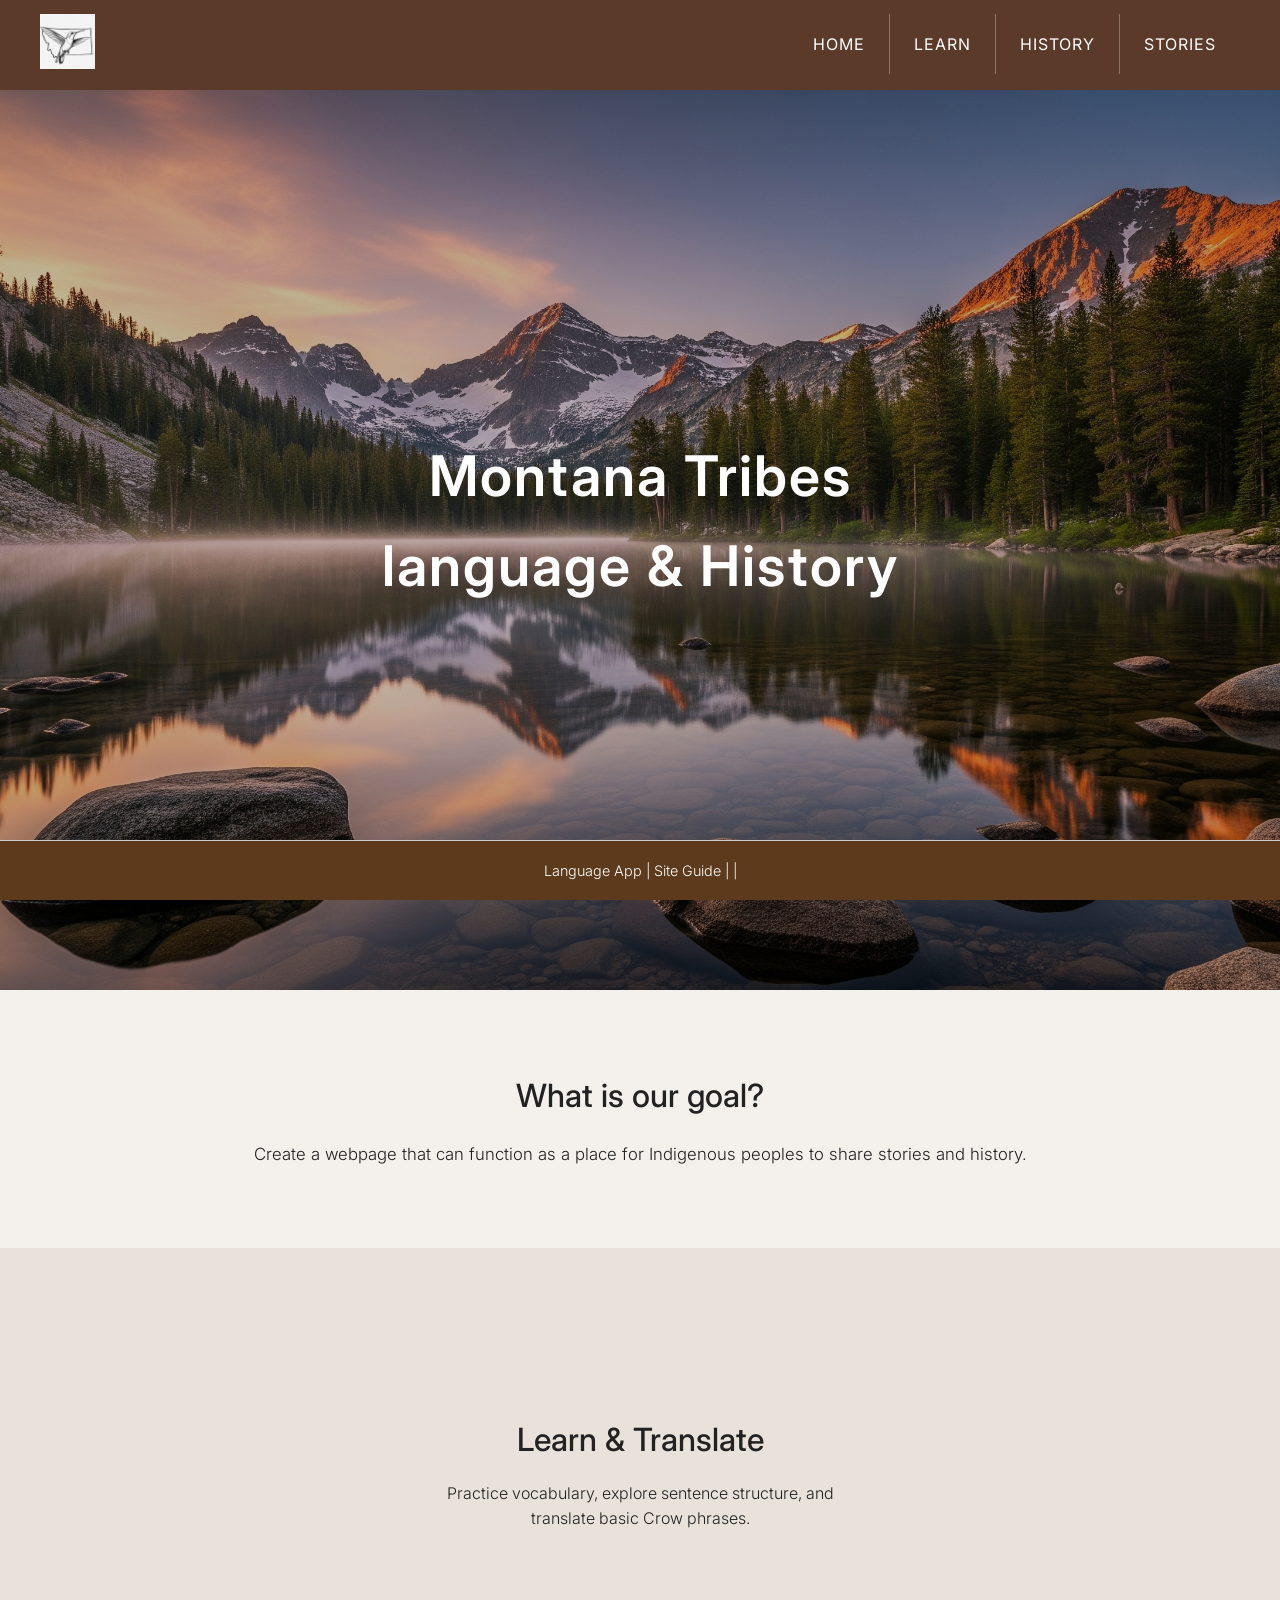
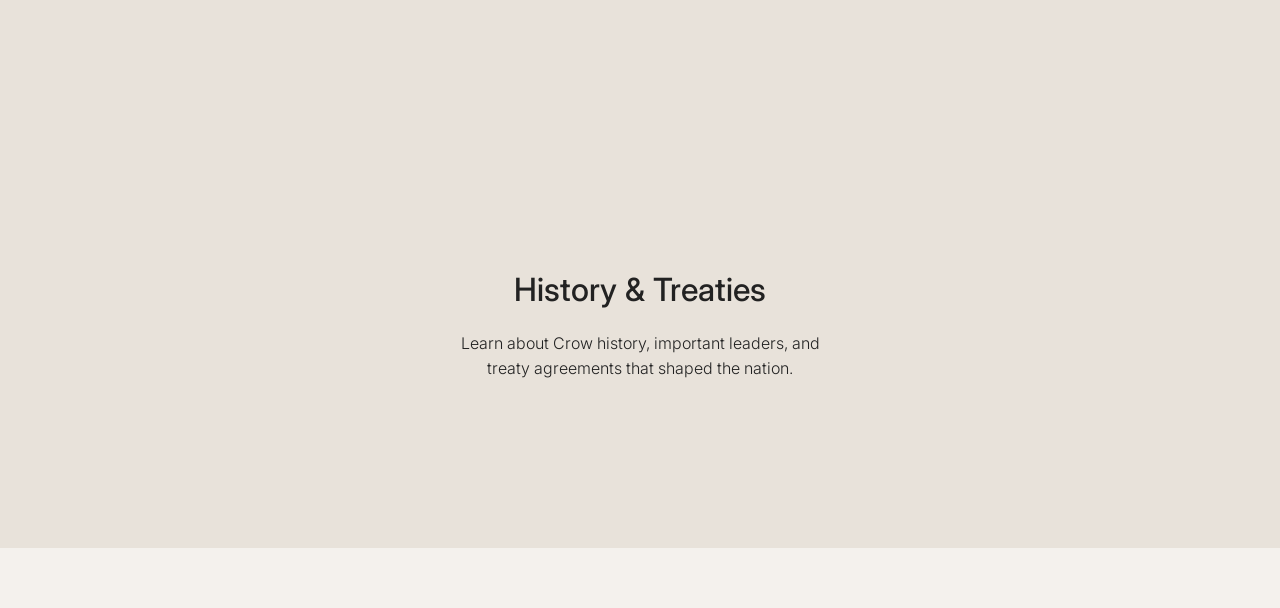
==== index.html @ 31afa07c "Enable Vercel Speed Insights for your project # Vercel Speed Insights Implementation Report  ## Summ" ====
<!DOCTYPE html>
<html lang="en" dir="ltr">
  <head>
    <meta charset="utf-8">
    <title>Crow Language & History App</title>
    <link rel="stylesheet" href="css/global.css">
    <link rel="stylesheet" href="css/index.css">

    <link rel="preconnect" href="https://fonts.googleapis.com">
    <link rel="preconnect" href="https://fonts.gstatic.com" crossorigin>
    <link href="https://fonts.googleapis.com/css2?family=Inter:wght@300;500&display=swap" rel="stylesheet">
  </head>

  <body>
<header>
  <a href="index.html">
    <img src="images/hummingbird_logo.jpg" id="headerLogo" alt="Hummingbird Logo" style="height:55px; width:auto; object-fit:contain;">
  </a>
  <ul id="Nav-Links">
    <li><a href="index.html">Home</a></li>
    <li><a href="html/learn.html">Learn</a></li>
    <li><a href="html/culture.html">History</a></li>
      <li><a href="html/stories.html">Stories</a></li>
  </ul>
</header>

    <div class = "titlecontainer" id="indexcontainer">
  <img class="titleimage" id="indexTemp" src="images/vecteezy_serene-alpine-lake-reflecting-snow-capped-mountains-at_69765282.jpg" alt="Serene alpine lake reflecting snow-capped mountains"/>
  <p class="title overlay-title" id="indextitle">Montana Tribes language & History</p>
    </div>


    <div class="firstInfo">
      <h1>What is our goal?</h1>
      <p>Create a webpage that can function as a place for Indigenous peoples to share stories and history.</p>
    </div>
    <div class="row" >
      <a href = "html/learn.html" id  = "summer" class="text">
        <h1>Learn & Translate</h1>
        <p>Practice vocabulary, explore sentence structure, and translate basic Crow phrases.</p>
      </a>
    </div>
    <div class="row">
      <a class="text"  id="winter" href= "html/culture.html">
        <h1>History & Treaties</h1>
        <p>Learn about Crow history, important leaders, and treaty agreements that shaped the nation.</p>
      </a>
    </div>

    <footer class="sticky-footer">
    <p>Language App | <a class="NavLink" href="https://docs.google.com/document/d/1W3IAnAJs6MAr9GTLHDJ0LQC8vtLXxZkrCUHythL0LsI/edit?usp=sharing"> Site Guide</a> |  | </p>
</footer>

    <script>
      window.si = window.si || function () { (window.siq = window.siq || []).push(arguments); };
    </script>
    <script defer src="/_vercel/speed-insights/script.js"></script>
  </body>
</html>
---- css/global.css ----
/* Sticky footer for stories.html */
.sticky-footer {
  position: fixed;
  left: 0;
  bottom: 0;
  width: 100%;
  background: #5C3A1B;
  color: #fff;
  border-top: 1px solid #ccc;
  text-align: center;
  padding: 10px 0;
  z-index: 100;
}

body {
  min-height: 100vh;
  margin: 0;
  padding-bottom: 60px; /* Height of the footer */
}
/* BASE STYLES */

* {
  margin: 0;
  padding: 0;
  box-sizing: border-box;
}

body {
  font-family: 'Inter', sans-serif;
  background-color: #F4F1ED;
  color: #222;
  line-height: 1.6;
}

h1, h2, h3 {
  font-weight: 500;
  text-align: center;
}

p {
  font-weight: 300;
}

a {
  text-decoration: none;
  color: inherit;
}

/* HEADER & NAVIGATION */

header {
  position: fixed;
  top: 0;
  width: 100%;
  height: 90px;
  background-color: #5B3A29;
  display: flex;
  align-items: center;
  padding: 0 40px;
  z-index: 1000;
}

#headerLogo {
  height: 55px;
}

#Nav-Links {
  list-style: none;
  display: flex;
  margin-left: auto;
  padding: 0;
}

#Nav-Links li {
  display: inline-block;
}

#Nav-Links li a {
  color: white;
  padding: 20px 24px;
  text-transform: uppercase;
  font-size: 1rem;
  transition: background 0.3s, color 0.3s;
  border-right: 1px solid rgba(255,255,255,0.3);
  letter-spacing: 1px;
}

#Nav-Links li:last-child a {
  border-right: none;
}

#Nav-Links li a:hover,
#Nav-Links li a:focus {
  background-color: #8C5E3C;
  color: #FFD700;
}
}

#Nav-Links li a {
  color: white;
  padding: 35px 18px;
  text-transform: uppercase;
  font-size: 0.9rem;
  transition: background 0.3s ease;
  border-right: 1px solid rgba(255,255,255,0.3);
}

#Nav-Links li:last-child a {
  border-right: none;
}

#Nav-Links li a:hover {
  background-color: #8C5E3C;
}

/* TITLES */

.titlecontainer {
  width: 100%;
  height: 100vh;
  position: relative;
  margin-top: 90px; /* offset fixed header */
}

.titleimage {
  width: 100%;
  height: 100%;
  object-fit: cover;
  filter: brightness(75%);
}

.title {
  position: absolute;
  top: 48%;
  left: 50%;
  transform: translate(-50%, -50%);
  font-size: 3.5rem;
  color: white;
  font-weight: 600;
  letter-spacing: 2px;
  text-align: center;
}

/* INTRO */

.firstInfo {
  padding: 80px 20px;
  max-width: 900px;
  margin: auto;
  text-align: center;
}

.firstInfo h1 {
  margin-bottom: 20px;
  font-size: 2rem;
}

.firstInfo p {
  font-size: 1.05rem;
  text-align: center;
}

/* IMAGE & TEXT */

.row {
  display: flex;
  height: 450px;
  width: 100%;
}

.img-div,
.text {
  flex: 1;
}

.img-div img {
  width: 100%;
  height: 100%;
  object-fit: cover;
}

.text {
  display: flex;
  flex-direction: column;
  justify-content: center;
  padding: 40px;
  background-color: #E8E2DA;
  transition: background 0.3s ease;
}

.text:hover {
  background-color: #D8CFC5;
}

.text h1 {
  margin-bottom: 15px;
}

.text p {
  max-width: 400px;
  margin: 0 auto;
  text-align: center;
}

/* LANGUAGE */

#information {
  padding: 60px 20px;
}

#question-boxes {
  max-width: 1100px;
  margin: auto;
  display: flex;
  flex-wrap: wrap;
  gap: 40px;
  justify-content: center;
}

.question {
  width: 45%;
  background-color: #FFFFFF;
  padding: 25px;
  border-radius: 6px;
  box-shadow: 0 4px 12px rgba(0,0,0,0.05);
  text-align: center;
}

.question h1 {
  margin-bottom: 10px;
  font-size: 1.3rem;
}

.question p {
  font-size: 0.95rem;
}

/* CONTACT */

#contactboxes {
  display: flex;
  justify-content: center;
  gap: 40px;
  padding: 60px 20px;
  flex-wrap: wrap;
}

#phone, #location, #email {
  width: 300px;
  height: 220px;
  background-color: white;
  border-radius: 6px;
  box-shadow: 0 4px 12px rgba(0,0,0,0.05);
  display: flex;
  flex-direction: column;
  align-items: center;
  justify-content: center;
  gap: 10px;
}

#phone-img, #location-img, #email-img {
  width: 45px;
  height: 45px;
}

#phone-img img,
#location-img img,
#email-img img {
  width: 100%;
  height: 100%;
}

/* FOOTER */

footer {
  background-color: #5B3A29;
  color: white;
  height: 60px;
  display: flex;
  justify-content: center;
  align-items: center;
  font-size: 0.9rem;
  margin-top: 60px;
}

/* RESPONSE */

@media (max-width: 900px) {

  .row {
    flex-direction: column;
    height: auto;
  }

  .question {
    width: 90%;
  }

  header {
    padding: 0 20px;
  }

  #Nav-Links li a {
    padding: 30px 10px;
    font-size: 0.8rem;
  }

  .title {
    font-size: 2.2rem;
  }
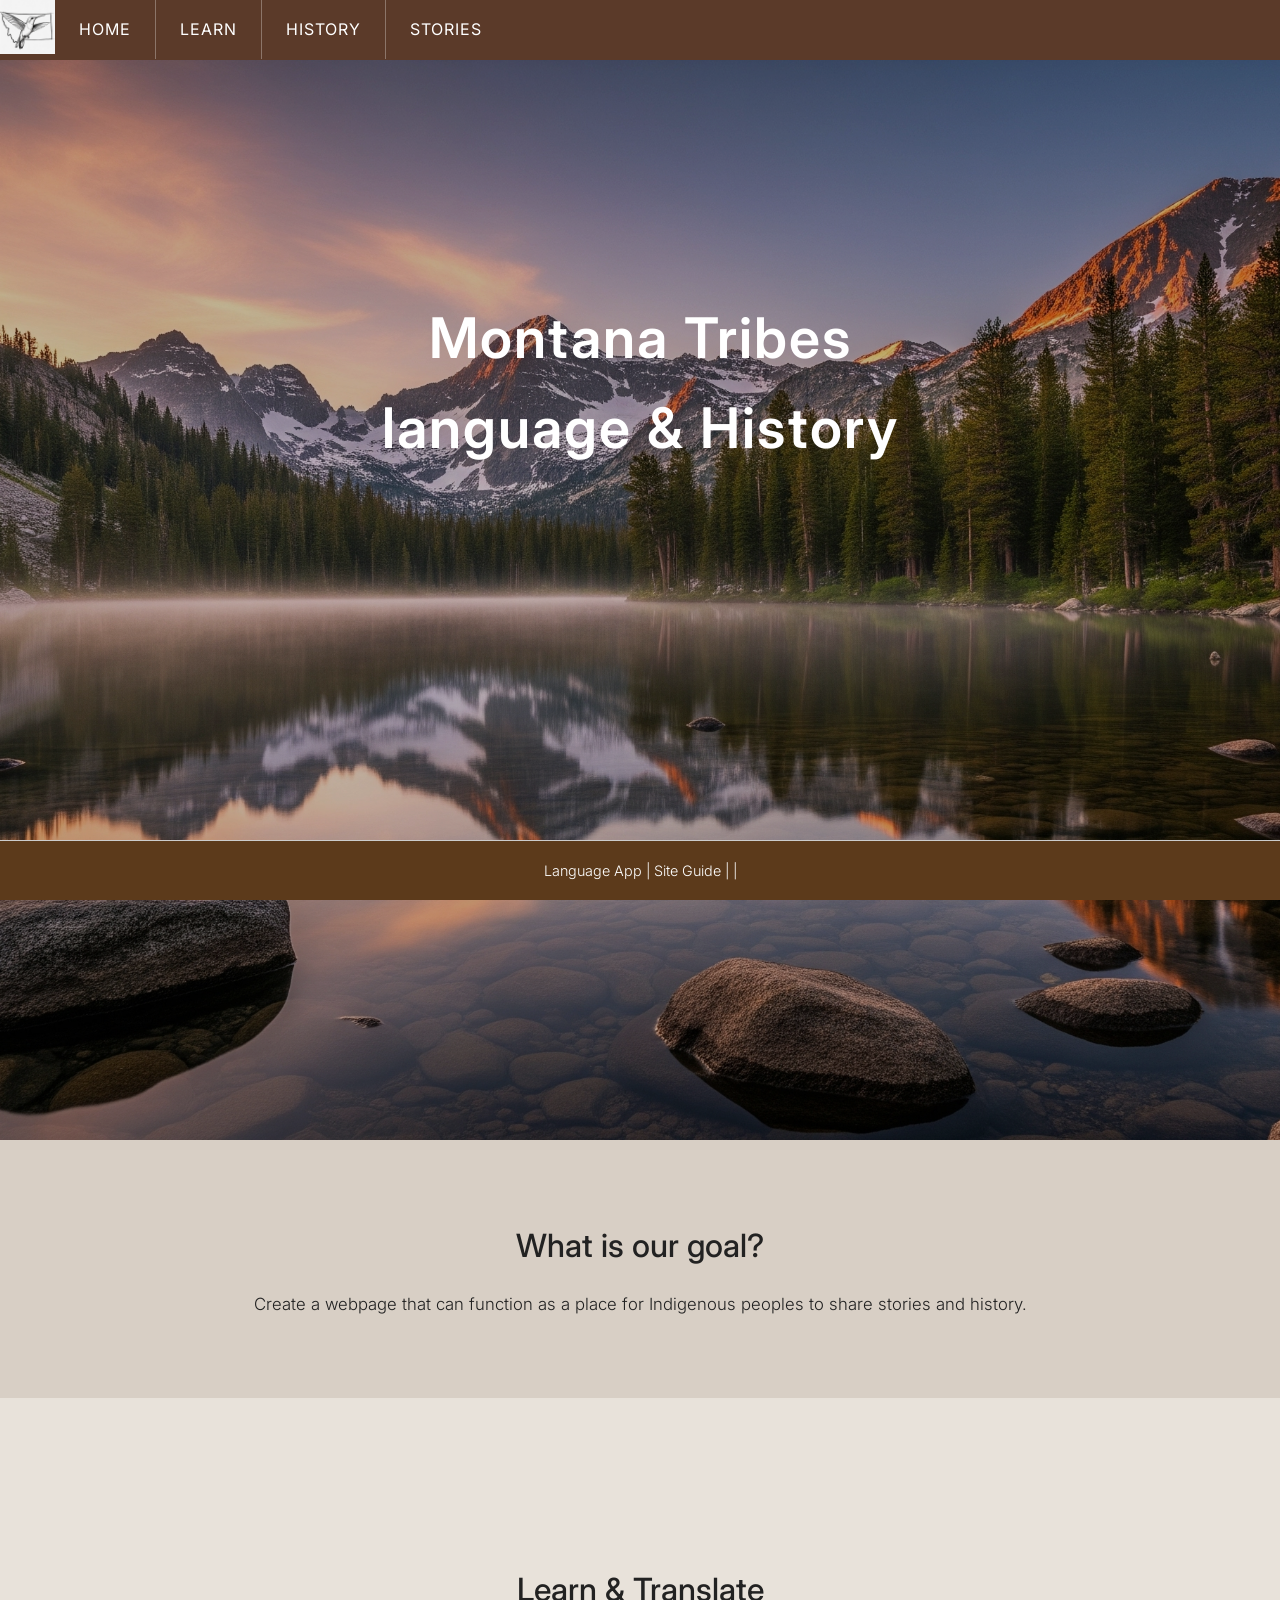
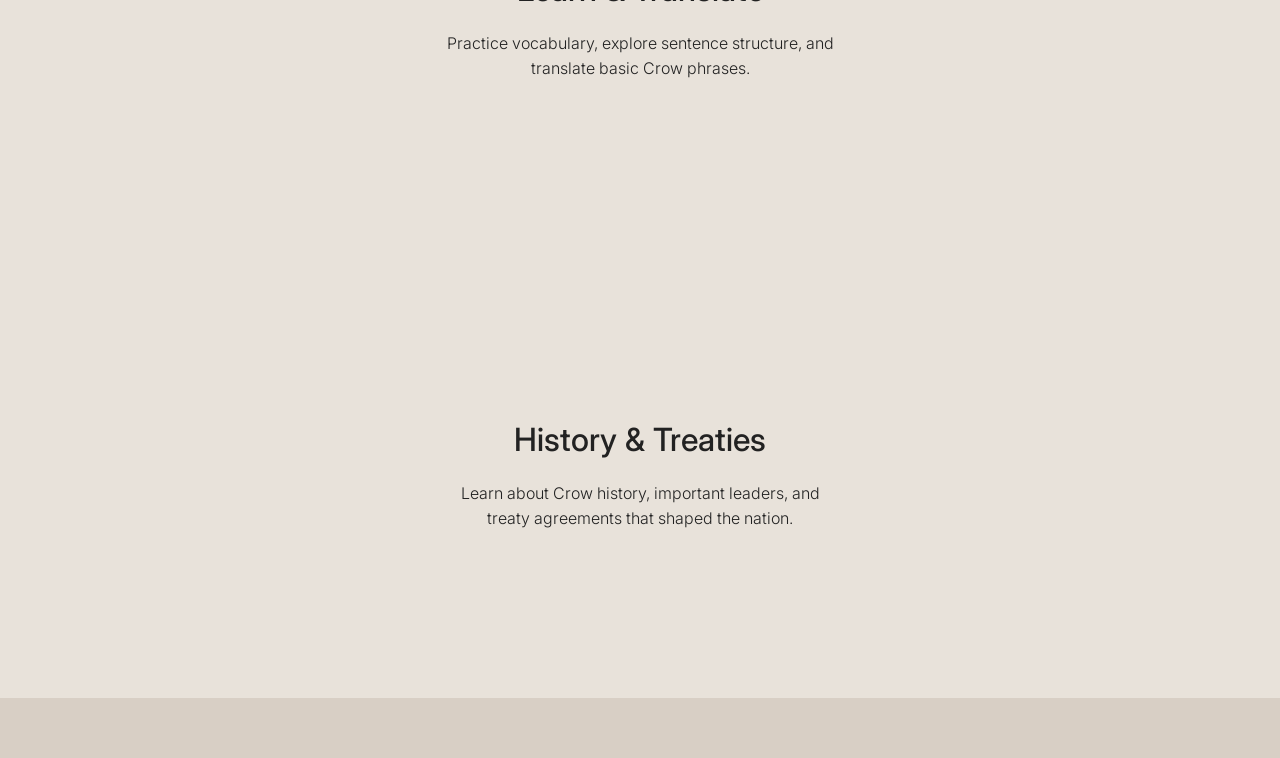
==== commit bdf13266: "stylized the tool bar menu to be a hamburger menu. This is a common design pattern for mobile naviga" ====
--- a/index.html
+++ b/index.html
@@ -2,6 +2,7 @@
 <html lang="en" dir="ltr">
   <head>
     <meta charset="utf-8">
+    <meta name="viewport" content="width=device-width, initial-scale=1">
     <title>Crow Language & History App</title>
     <link rel="stylesheet" href="css/global.css">
     <link rel="stylesheet" href="css/index.css">
@@ -16,13 +17,19 @@
   <a href="index.html">
     <img src="images/hummingbird_logo.jpg" id="headerLogo" alt="Hummingbird Logo" style="height:55px; width:auto; object-fit:contain;">
   </a>
+  <button id="menu-toggle" aria-label="Menu">&#9776;</button>
   <ul id="Nav-Links">
     <li><a href="index.html">Home</a></li>
     <li><a href="html/learn.html">Learn</a></li>
     <li><a href="html/culture.html">History</a></li>
-      <li><a href="html/stories.html">Stories</a></li>
+    <li><a href="html/stories.html">Stories</a></li>
   </ul>
 </header>
+<script>
+  document.getElementById('menu-toggle').addEventListener('click', function() {
+    document.getElementById('Nav-Links').classList.toggle('open');
+  });
+</script>
 
     <div class = "titlecontainer" id="indexcontainer">
   <img class="titleimage" id="indexTemp" src="images/vecteezy_serene-alpine-lake-reflecting-snow-capped-mountains-at_69765282.jpg" alt="Serene alpine lake reflecting snow-capped mountains"/>
@@ -50,10 +57,5 @@
     <footer class="sticky-footer">
     <p>Language App | <a class="NavLink" href="https://docs.google.com/document/d/1W3IAnAJs6MAr9GTLHDJ0LQC8vtLXxZkrCUHythL0LsI/edit?usp=sharing"> Site Guide</a> |  | </p>
 </footer>
-
-    <script>
-      window.si = window.si || function () { (window.siq = window.siq || []).push(arguments); };
-    </script>
-    <script defer src="/_vercel/speed-insights/script.js"></script>
   </body>
 </html>
--- a/css/global.css
+++ b/css/global.css
@@ -16,6 +16,49 @@
   min-height: 100vh;
   margin: 0;
   padding-bottom: 60px; /* Height of the footer */
+  background-color: #D8CFC5; /* slightly deeper tan for warmth */
+}
+
+.side-crow-border {
+  position: fixed;
+  top: 0;
+  bottom: 60px; /* leave space for the sticky footer */
+  z-index: 1000;
+  /* use top & bottom rather than 100vh to respect footer height */
+  width: 2vw;          /* even slimmer pattern width */
+  overflow: hidden;    /* hide any excess image content */
+}
+.left-border {
+  left: 0;
+}
+.right-border {
+  right: 0;
+}
+
+/* make the nested image fill the container and crop if needed */
+.side-crow-border img {
+  display: block;
+  width: 100%;
+  height: 100%;
+  object-fit: cover;
+}
+
+/* mirror right-hand pattern so it reads correctly */
+.right-border img {
+  transform: scaleX(-1);
+}
+
+@media (max-width: 900px) {
+  .side-crow-border {
+    display: none;
+  }
+}
+
+/* optional tighter constraint on very narrow screens */
+@media (max-width: 600px) {
+  .side-crow-border {
+    max-width: 20vw;
+  }
 }
 /* BASE STYLES */
 
@@ -27,7 +70,7 @@
 
 body {
   font-family: 'Inter', sans-serif;
-  background-color: #F4F1ED;
+  background-color: #D8CFC5;
   color: #222;
   line-height: 1.6;
 }
@@ -52,22 +95,23 @@
   position: fixed;
   top: 0;
   width: 100%;
-  height: 90px;
+  /* slimmer menu bar */
+  height: 60px;
   background-color: #5B3A29;
   display: flex;
   align-items: center;
-  padding: 0 40px;
+  padding: 0 20px;
   z-index: 1000;
 }
 
 #headerLogo {
-  height: 55px;
+  height: 40px;
+  margin-left: -20px; /* moderate left shift */
 }
 
 #Nav-Links {
   list-style: none;
   display: flex;
-  margin-left: auto;
   padding: 0;
 }
 
@@ -113,13 +157,54 @@
   background-color: #8C5E3C;
 }
 
+/* hamburger menu button for collapsed navigation */
+#menu-toggle {
+  background: none;
+  border: none;
+  color: white;
+  font-size: 28px;
+  cursor: pointer;
+  display: none; /* visible when JS enables or on small screens */
+  margin-left: auto; /* push to right edge */
+}
+
+/* mobile-style dropdown nav */
+#Nav-Links {
+  list-style: none;
+  display: flex;
+  padding: 0;
+}
+#Nav-Links.open {
+  display: block;
+  position: absolute;
+  top: 60px;
+  right: 20px;
+  background-color: #5B3A29;
+  border: 1px solid #8C5E3C;
+  border-radius: 4px;
+  padding: 10px;
+}
+#Nav-Links.open li {
+  margin: 8px 0;
+}
+
+@media (max-width: 900px) {
+  #menu-toggle {
+    display: block;
+  }
+  #Nav-Links {
+    display: none;
+    flex-direction: column;
+  }
+}
+
 /* TITLES */
 
 .titlecontainer {
   width: 100%;
-  height: 100vh;
+  height: 120vh; /* extend image further down so it meets the mission windows */
   position: relative;
-  margin-top: 90px; /* offset fixed header */
+  margin-top: 60px; /* offset fixed header (now 60px tall) */
 }
 
 .titleimage {
@@ -131,7 +216,7 @@
 
 .title {
   position: absolute;
-  top: 48%;
+  top: 30%; /* raised above lower half of image */
   left: 50%;
   transform: translate(-50%, -50%);
   font-size: 3.5rem;
@@ -150,6 +235,23 @@
   text-align: center;
 }
 
+/* special outlined box used on stories page */
+.firstInfo.outlined {
+  background: #fff;
+  border: 2px solid #8C5E3C;
+  border-radius: 10px;
+  padding: 60px 40px;
+  box-shadow: 0 4px 8px rgba(0,0,0,0.1);
+}
+
+/* extra spacing inside the outlined upload card */
+.firstInfo.outlined h1 {
+  margin-bottom: 30px; /* extra gap below heading */
+}
+.firstInfo.outlined p {
+  margin-top: 20px; /* additional space above paragraph */
+}
+
 .firstInfo h1 {
   margin-bottom: 20px;
   font-size: 2rem;
@@ -158,6 +260,111 @@
 .firstInfo p {
   font-size: 1.05rem;
   text-align: center;
+}
+
+/* special styling for intro sections on learn page */
+.firstInfo.learn-intro {
+  background: #fff;
+  border-left: 6px solid #8C5E3C;
+  border-radius: 8px;
+  padding: 60px 40px 30px; /* reduced bottom padding for tighter flow */
+  box-shadow: 0 2px 10px rgba(0,0,0,0.05);
+  margin-bottom: 0; /* eliminate extra gap below intro */
+}
+
+/* mission statement windows */
+.mission-windows {
+  display: flex;
+  flex-wrap: wrap;
+  justify-content: center; /* center the group */
+  gap: 0;                  /* remove space between windows */
+  width: 100vw;          /* full viewport width */
+  max-width: none;
+  margin: -300px auto 40px; /* raise further to account for taller image */
+  position: relative;
+  z-index: 10;          /* sit above background image */
+  padding: 0 20px;       /* slight horizontal padding */
+}
+.mission-window {
+  position: relative;    /* enable absolute children like quote-bubble */
+  flex: 1 1 400px;       /* larger basis */
+  min-height: 450px;     /* increased height to meet image */
+  background: rgba(255,255,255,0.95);
+  border: 1px solid #ccc;
+  border-radius: 8px;
+  padding: 40px;
+}
+.mission-window textarea {
+  width: 100%;
+  height: 400px;        /* increase textarea height */
+  border: none;
+  resize: vertical;
+  font-family: inherit;
+  font-size: 1rem;
+}
+.mission-window textarea:focus {
+  outline: 2px solid #8C5E3C;
+}
+
+/* image window styling */
+.image-window {
+  padding: 0; /* remove padding to let image fill */
+}
+.image-window img {
+  display: block;
+  width: 100%;
+  height: 100%;
+  object-fit: cover;
+  border-radius: 8px;
+}
+
+/* quote bubble overlay on each window */
+.quote-bubble {
+  position: absolute;
+  top: 10px;
+  left: 50%;
+  transform: translateX(-50%);
+  background: rgba(255,255,255,0.3);
+  color: #2a2a2a;
+  padding: 12px 20px;
+  border-radius: 18px;
+  font-size: 1rem;
+  font-style: italic;
+  font-weight: 500;
+  line-height: 1.4;
+  max-width: 70%;
+  text-align: center;
+  box-shadow: 0 4px 10px rgba(0,0,0,0.15);
+  border: 1px solid rgba(0,0,0,0.1);
+  backdrop-filter: blur(4px);
+  z-index: 20;
+}
+
+/* little pointer triangle under bubble */
+.quote-bubble::after {
+  content: '';
+  position: absolute;
+  bottom: -8px;
+  left: 50%;
+  transform: translateX(-50%);
+  border-width: 8px 8px 0 8px;
+  border-style: solid;
+  border-color: rgba(255,255,255,0.3) transparent transparent transparent;
+}
+
+/* only the third window’s text should be white */
+.mission-windows .mission-window:nth-child(3) .quote-bubble {
+  color: #fff;
+}
+
+.firstInfo.learn-intro h1 {
+  font-size: 2.2rem;
+  color: #8C5E3C;
+}
+
+.firstInfo.learn-intro p {
+  font-style: italic;
+  color: #444;
 }
 
 /* IMAGE & TEXT */
@@ -308,3 +515,8 @@
   .title {
     font-size: 2.2rem;
   }
+
+  /* ensure overlay title stays lifted above image middle */
+  .title.overlay-title {
+    top: 30% !important;
+  }
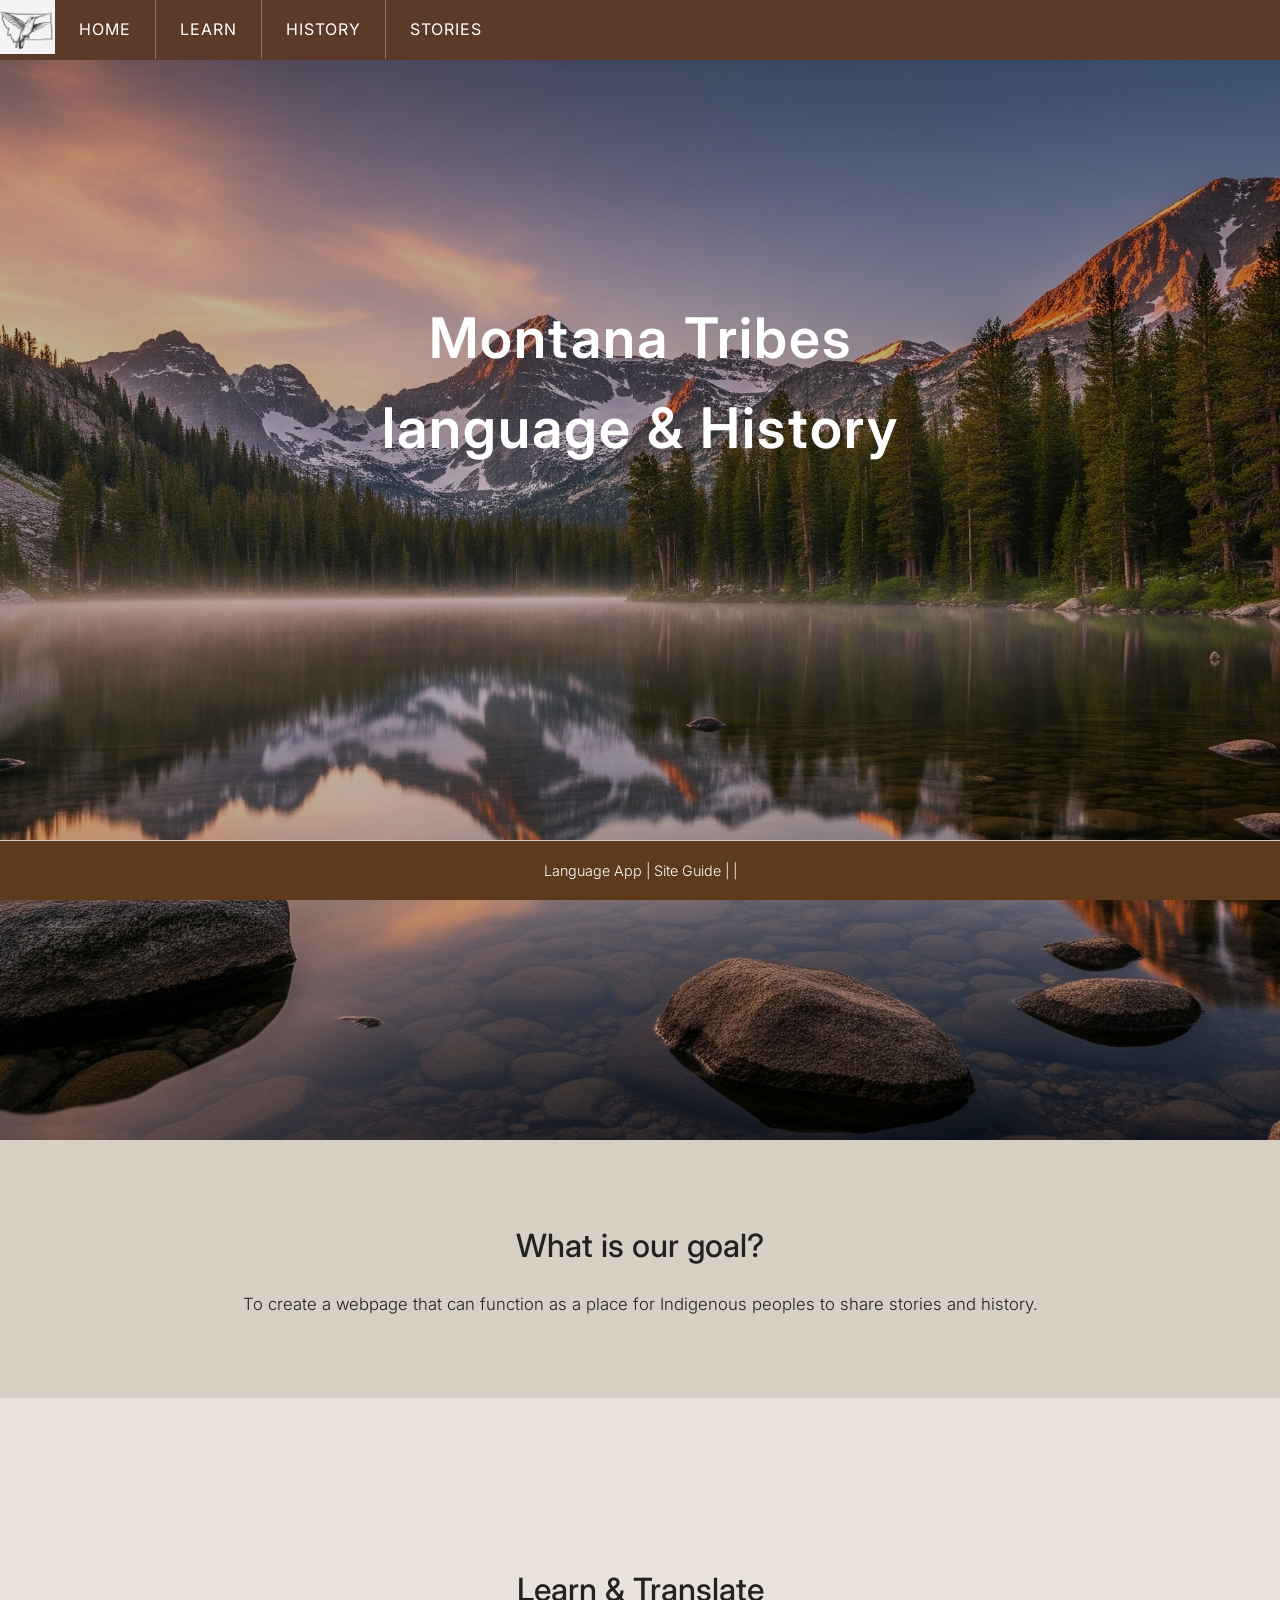
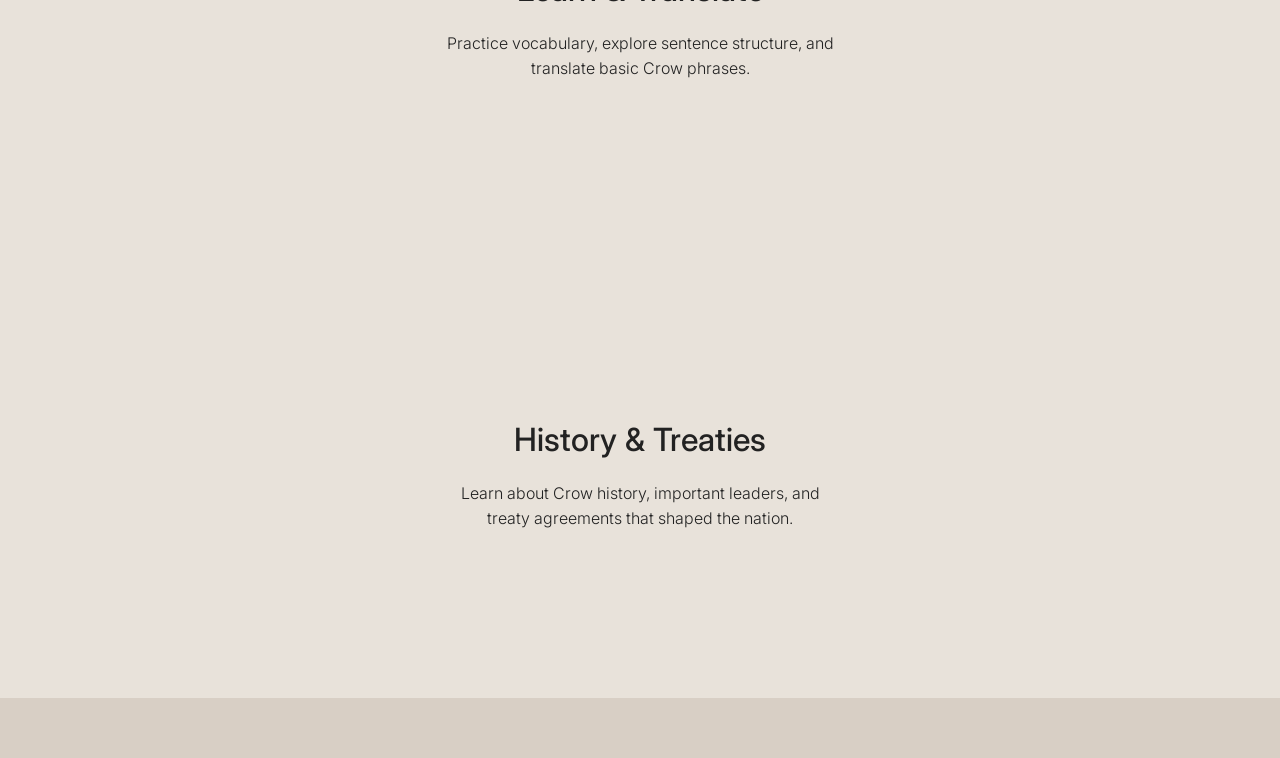
==== commit 47a1e63d: "text updated" ====
--- a/index.html
+++ b/index.html
@@ -39,7 +39,7 @@
 
     <div class="firstInfo">
       <h1>What is our goal?</h1>
-      <p>Create a webpage that can function as a place for Indigenous peoples to share stories and history.</p>
+      <p>To create a webpage that can function as a place for Indigenous peoples to share stories and history.</p>
     </div>
     <div class="row" >
       <a href = "html/learn.html" id  = "summer" class="text">
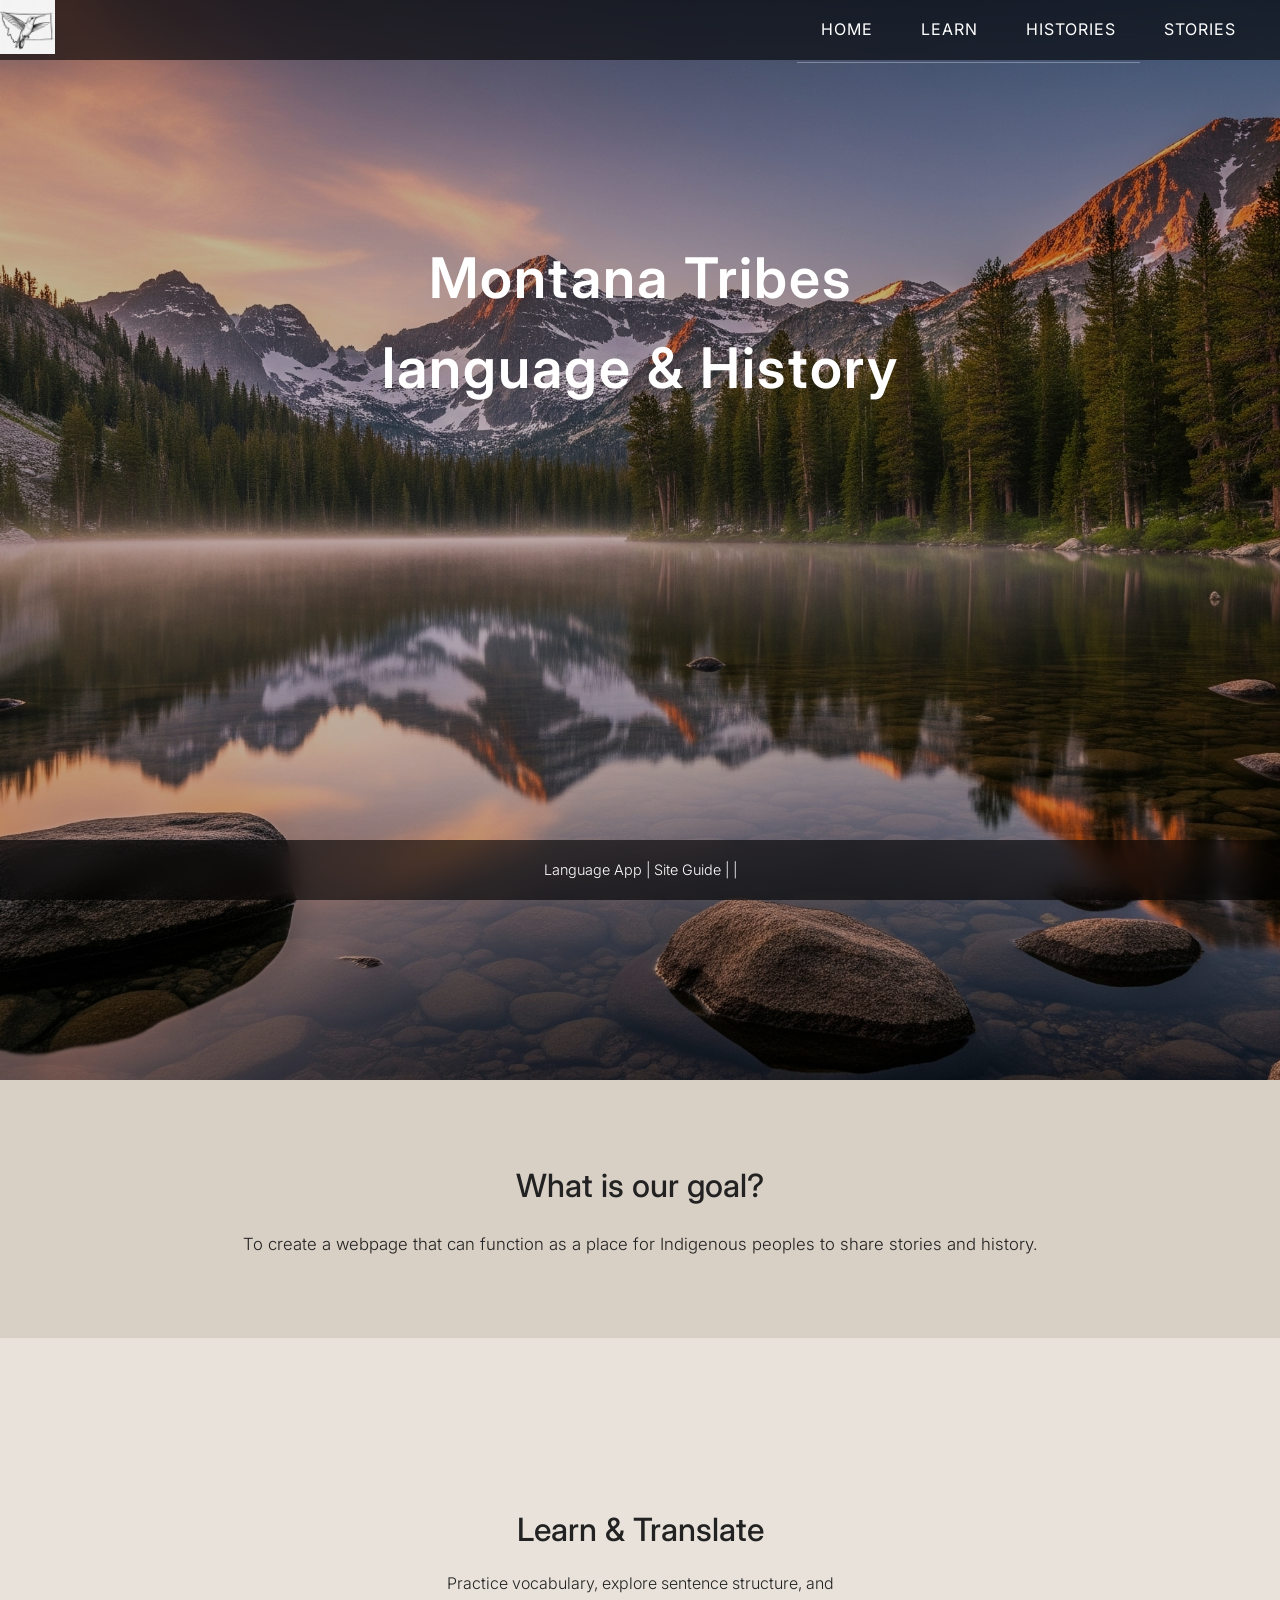
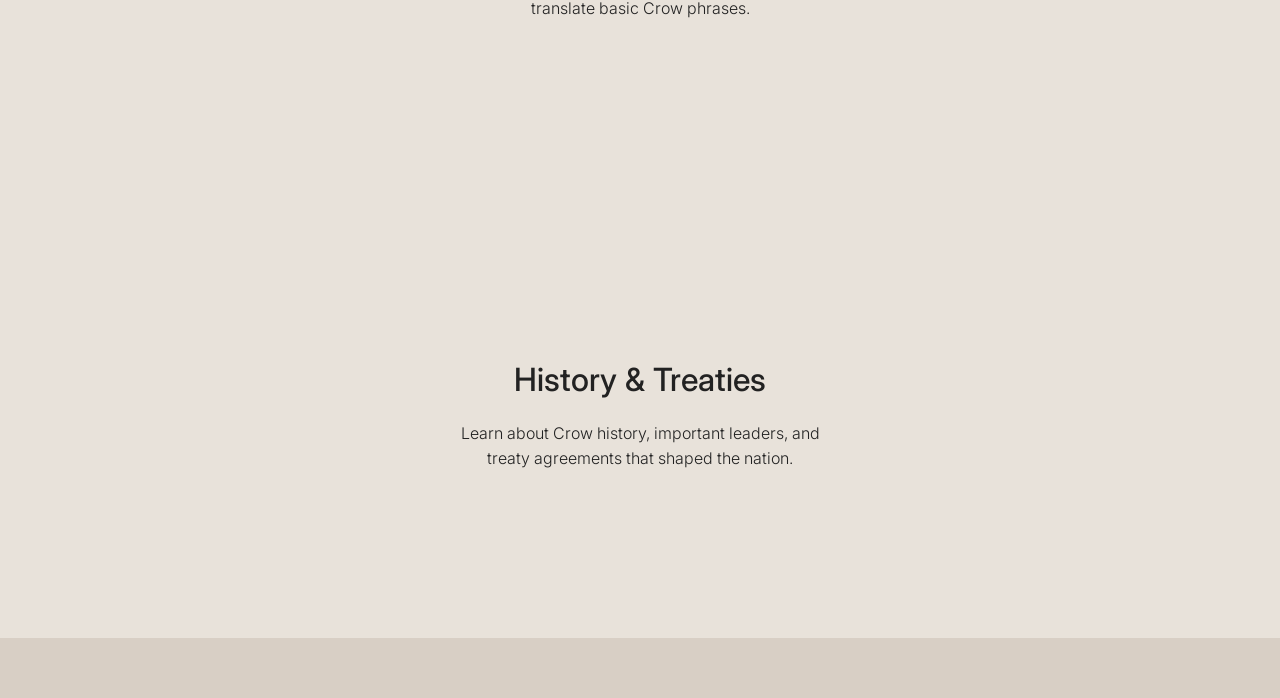
==== commit 903cefe6: "update culture.html and global.css" ====
--- a/index.html
+++ b/index.html
@@ -21,7 +21,7 @@
   <ul id="Nav-Links">
     <li><a href="index.html">Home</a></li>
     <li><a href="html/learn.html">Learn</a></li>
-    <li><a href="html/culture.html">History</a></li>
+    <li><a href="html/culture.html">Histories</a></li>
     <li><a href="html/stories.html">Stories</a></li>
   </ul>
 </header>
--- a/css/global.css
+++ b/css/global.css
@@ -4,9 +4,12 @@
   left: 0;
   bottom: 0;
   width: 100%;
-  background: #5C3A1B;
+  /* semi-transparent black frosted footer */
+  background: rgba(0,0,0,0.6);
+  backdrop-filter: blur(12px);
+  -webkit-backdrop-filter: blur(12px);
   color: #fff;
-  border-top: 1px solid #ccc;
+  border-top: none;
   text-align: center;
   padding: 10px 0;
   z-index: 100;
@@ -97,7 +100,10 @@
   width: 100%;
   /* slimmer menu bar */
   height: 60px;
-  background-color: #5B3A29;
+  /* semi-transparent black frosted header */
+  background: rgba(0,0,0,0.6);
+  backdrop-filter: blur(12px);
+  -webkit-backdrop-filter: blur(12px);
   display: flex;
   align-items: center;
   padding: 0 20px;
@@ -111,12 +117,16 @@
 
 #Nav-Links {
   list-style: none;
-  display: flex;
+  display: flex;               /* show horizontally by default */
+  flex-direction: row;
   padding: 0;
+  margin-left: auto;           /* push entire list to right edge */
+  text-align: right;          /* keep items right-aligned */
+  width: auto;                /* shrink to fit content */
 }
 
 #Nav-Links li {
-  display: inline-block;
+  display: block;
 }
 
 #Nav-Links li a {
@@ -125,37 +135,22 @@
   text-transform: uppercase;
   font-size: 1rem;
   transition: background 0.3s, color 0.3s;
-  border-right: 1px solid rgba(255,255,255,0.3);
+  border-bottom: 1px solid rgba(255,255,255,0.3);
   letter-spacing: 1px;
+  display: block;
+  width: 100%;
 }
 
 #Nav-Links li:last-child a {
-  border-right: none;
+  border-bottom: none;
 }
 
 #Nav-Links li a:hover,
 #Nav-Links li a:focus {
-  background-color: #8C5E3C;
-  color: #FFD700;
-}
-}
-
-#Nav-Links li a {
-  color: white;
-  padding: 35px 18px;
-  text-transform: uppercase;
-  font-size: 0.9rem;
-  transition: background 0.3s ease;
-  border-right: 1px solid rgba(255,255,255,0.3);
-}
-
-#Nav-Links li:last-child a {
-  border-right: none;
-}
-
-#Nav-Links li a:hover {
-  background-color: #8C5E3C;
-}
+  background-color: #fff;
+  color: #8C5E3C; /* brown text on white */
+}
+
 
 /* hamburger menu button for collapsed navigation */
 #menu-toggle {
@@ -164,38 +159,62 @@
   color: white;
   font-size: 28px;
   cursor: pointer;
-  display: none; /* visible when JS enables or on small screens */
-  margin-left: auto; /* push to right edge */
-}
-
-/* mobile-style dropdown nav */
-#Nav-Links {
-  list-style: none;
-  display: flex;
-  padding: 0;
-}
-#Nav-Links.open {
-  display: block;
-  position: absolute;
-  top: 60px;
-  right: 20px;
-  background-color: #5B3A29;
-  border: 1px solid #8C5E3C;
-  border-radius: 4px;
-  padding: 10px;
-}
-#Nav-Links.open li {
-  margin: 8px 0;
-}
-
+  display: none; /* hidden by default on desktop */
+  margin-left: auto; /* push to right edge when shown */
+}
 @media (max-width: 900px) {
   #menu-toggle {
+    display: block; /* show hamburger on tablets and smaller */
+  }
+}
+
+/* dropdown nav: hidden until hamburger clicked */
+/* collapsed navigation on narrow screens only */
+@media (max-width: 900px) {
+  #Nav-Links {
+    list-style: none;
+    display: none;
+    padding: 0;
+    flex-direction: column; /* vertical on mobile */
+  }
+  #Nav-Links.open {
     display: block;
-  }
-  #Nav-Links {
-    display: none;
-    flex-direction: column;
-  }
+    position: absolute;
+    top: 60px;
+    right: 0;                    /* flush with right edge */
+    /* solid light grey for readability */
+    background: #ddd;
+    color: #000;
+    border: none;
+    border-radius: 16px;
+    padding: 10px 0;
+    width: auto;                 /* fit width to contents */
+    max-width: 100vw;            /* never go off screen */
+    z-index: 1001;               /* sit above other content */
+  }
+  /* each list item gets vertical padding so hover covers entire box */
+  #Nav-Links.open li {
+    width: 100%;
+    padding: 8px 0;
+  }
+  #Nav-Links.open li a {
+    display: block;
+    width: 100%;
+    padding: 0 24px; /* horizontal padding only */
+    color: #000;
+  }
+  #Nav-Links.open li:hover {
+    background-color: #fff;
+  }
+  #Nav-Links.open li:hover a {
+    color: #8C5E3C; /* brown text on hover */
+  }
+}
+
+/* we no longer hide the menu or toggle button based on width; hamburger is always visible */
+@media (max-width: 900px) {
+  /* preserve column layout at narrow widths */
+  #Nav-Links { flex-direction: column; }
 }
 
 /* TITLES */
@@ -204,7 +223,8 @@
   width: 100%;
   height: 120vh; /* extend image further down so it meets the mission windows */
   position: relative;
-  margin-top: 60px; /* offset fixed header (now 60px tall) */
+  /* lift the image up so it sits behind the header */
+  margin-top: 0;
 }
 
 .titleimage {
@@ -520,3 +540,4 @@
   .title.overlay-title {
     top: 30% !important;
   }
+}
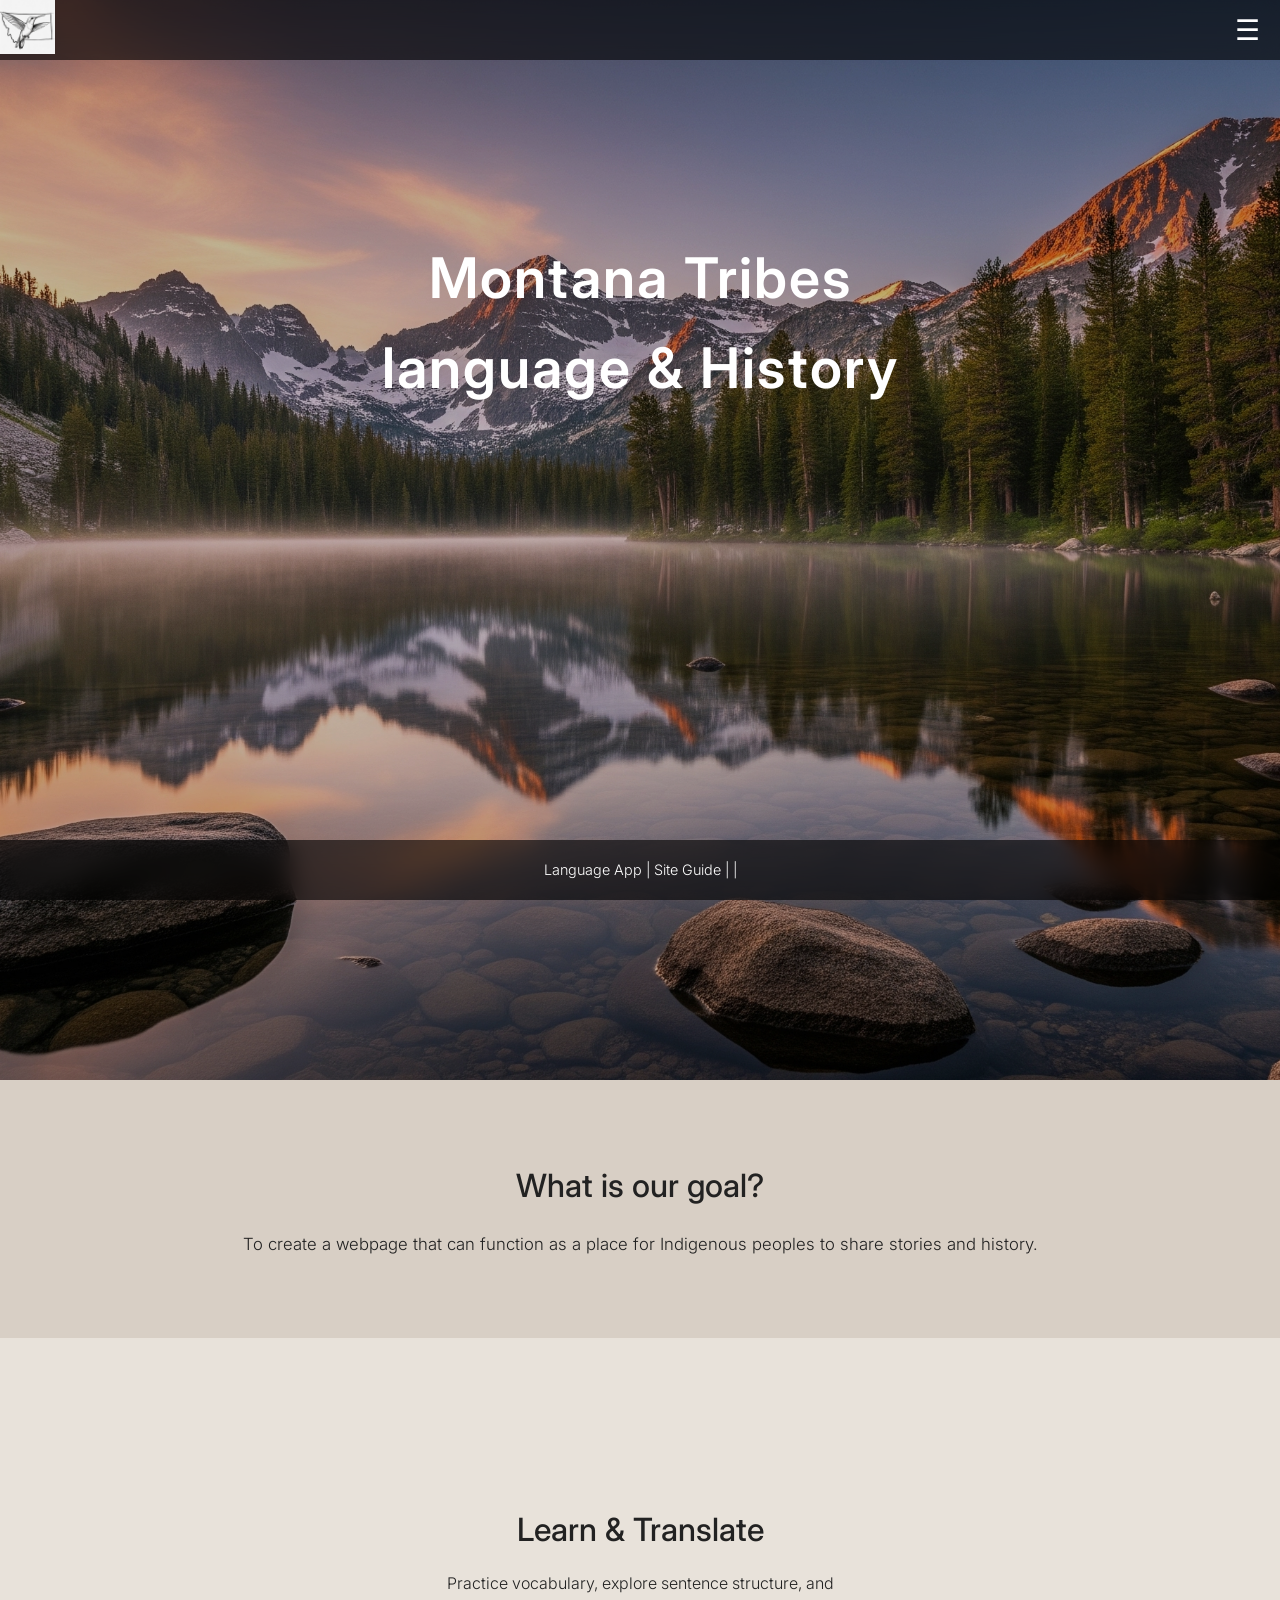
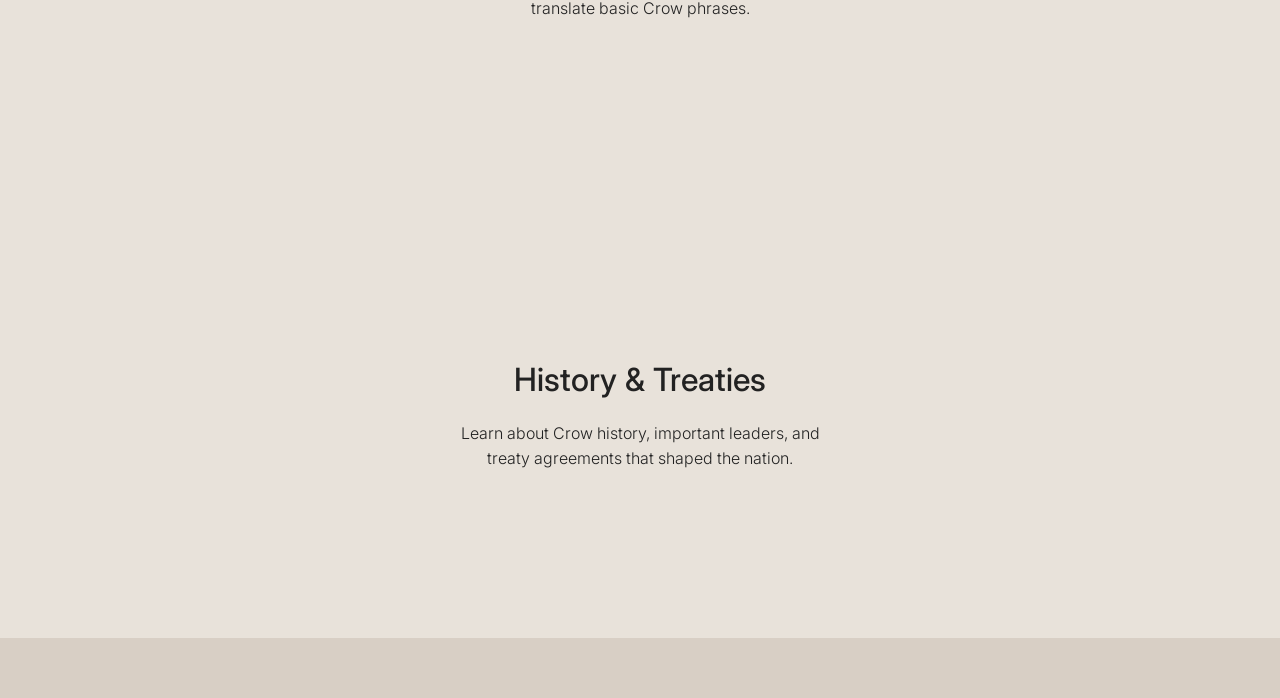
==== commit e3cf0e1d: "recommited changes to fix menu options." ====
--- a/index.html
+++ b/index.html
@@ -17,13 +17,13 @@
   <a href="index.html">
     <img src="images/hummingbird_logo.jpg" id="headerLogo" alt="Hummingbird Logo" style="height:55px; width:auto; object-fit:contain;">
   </a>
-  <button id="menu-toggle" aria-label="Menu">&#9776;</button>
   <ul id="Nav-Links">
     <li><a href="index.html">Home</a></li>
     <li><a href="html/learn.html">Learn</a></li>
     <li><a href="html/culture.html">Histories</a></li>
     <li><a href="html/stories.html">Stories</a></li>
   </ul>
+  <button id="menu-toggle" aria-label="Menu">&#9776;</button>
 </header>
 <script>
   document.getElementById('menu-toggle').addEventListener('click', function() {
--- a/css/global.css
+++ b/css/global.css
@@ -106,6 +106,7 @@
   -webkit-backdrop-filter: blur(12px);
   display: flex;
   align-items: center;
+  justify-content: space-between; /* logo left, toggle/nav right */
   padding: 0 20px;
   z-index: 1000;
 }
@@ -117,12 +118,12 @@
 
 #Nav-Links {
   list-style: none;
-  display: flex;               /* show horizontally by default */
-  flex-direction: row;
+  display: none;               /* hidden until toggle clicked */
   padding: 0;
-  margin-left: auto;           /* push entire list to right edge */
-  text-align: right;          /* keep items right-aligned */
-  width: auto;                /* shrink to fit content */
+  /* layout when opened is controlled by .open rules */
+}
+#Nav-Links:not(.open) {
+  display: none; /* ensure it stays hidden when not open */
 }
 
 #Nav-Links li {
@@ -159,55 +160,54 @@
   color: white;
   font-size: 28px;
   cursor: pointer;
-  display: none; /* hidden by default on desktop */
+  display: block; /* always visible */
   margin-left: auto; /* push to right edge when shown */
 }
-@media (max-width: 900px) {
-  #menu-toggle {
-    display: block; /* show hamburger on tablets and smaller */
-  }
-}
+/* no media query needed for toggle visibility */
 
 /* dropdown nav: hidden until hamburger clicked */
-/* collapsed navigation on narrow screens only */
+/* base dropdown styles apply at all widths */
+#Nav-Links {
+  list-style: none;
+  padding: 0;
+}
+#Nav-Links.open {
+  display: block !important;
+  position: absolute;
+  top: 60px;
+  right: 0;                    /* flush with right edge */
+  /* solid light grey for readability */
+  background: #ddd;
+  color: #000;
+  border: none;
+  border-radius: 16px;
+  padding: 10px 0;
+  width: auto;                 /* fit width to contents */
+  max-width: 100vw;            /* never go off screen */
+  z-index: 1001;               /* sit above other content */
+}
+/* each list item gets vertical padding so hover covers entire box */
+#Nav-Links.open li {
+  width: 100%;
+  padding: 8px 0;
+}
+#Nav-Links.open li a {
+  display: block;
+  width: 100%;
+  padding: 0 24px; /* horizontal padding only */
+  color: #000;
+}
+#Nav-Links.open li:hover {
+  background-color: #fff;
+}
+#Nav-Links.open li:hover a {
+  color: #8C5E3C; /* brown text on hover */
+}
+/* collapsed navigation initial state on narrow screens */
 @media (max-width: 900px) {
   #Nav-Links {
-    list-style: none;
     display: none;
-    padding: 0;
     flex-direction: column; /* vertical on mobile */
-  }
-  #Nav-Links.open {
-    display: block;
-    position: absolute;
-    top: 60px;
-    right: 0;                    /* flush with right edge */
-    /* solid light grey for readability */
-    background: #ddd;
-    color: #000;
-    border: none;
-    border-radius: 16px;
-    padding: 10px 0;
-    width: auto;                 /* fit width to contents */
-    max-width: 100vw;            /* never go off screen */
-    z-index: 1001;               /* sit above other content */
-  }
-  /* each list item gets vertical padding so hover covers entire box */
-  #Nav-Links.open li {
-    width: 100%;
-    padding: 8px 0;
-  }
-  #Nav-Links.open li a {
-    display: block;
-    width: 100%;
-    padding: 0 24px; /* horizontal padding only */
-    color: #000;
-  }
-  #Nav-Links.open li:hover {
-    background-color: #fff;
-  }
-  #Nav-Links.open li:hover a {
-    color: #8C5E3C; /* brown text on hover */
   }
 }
 
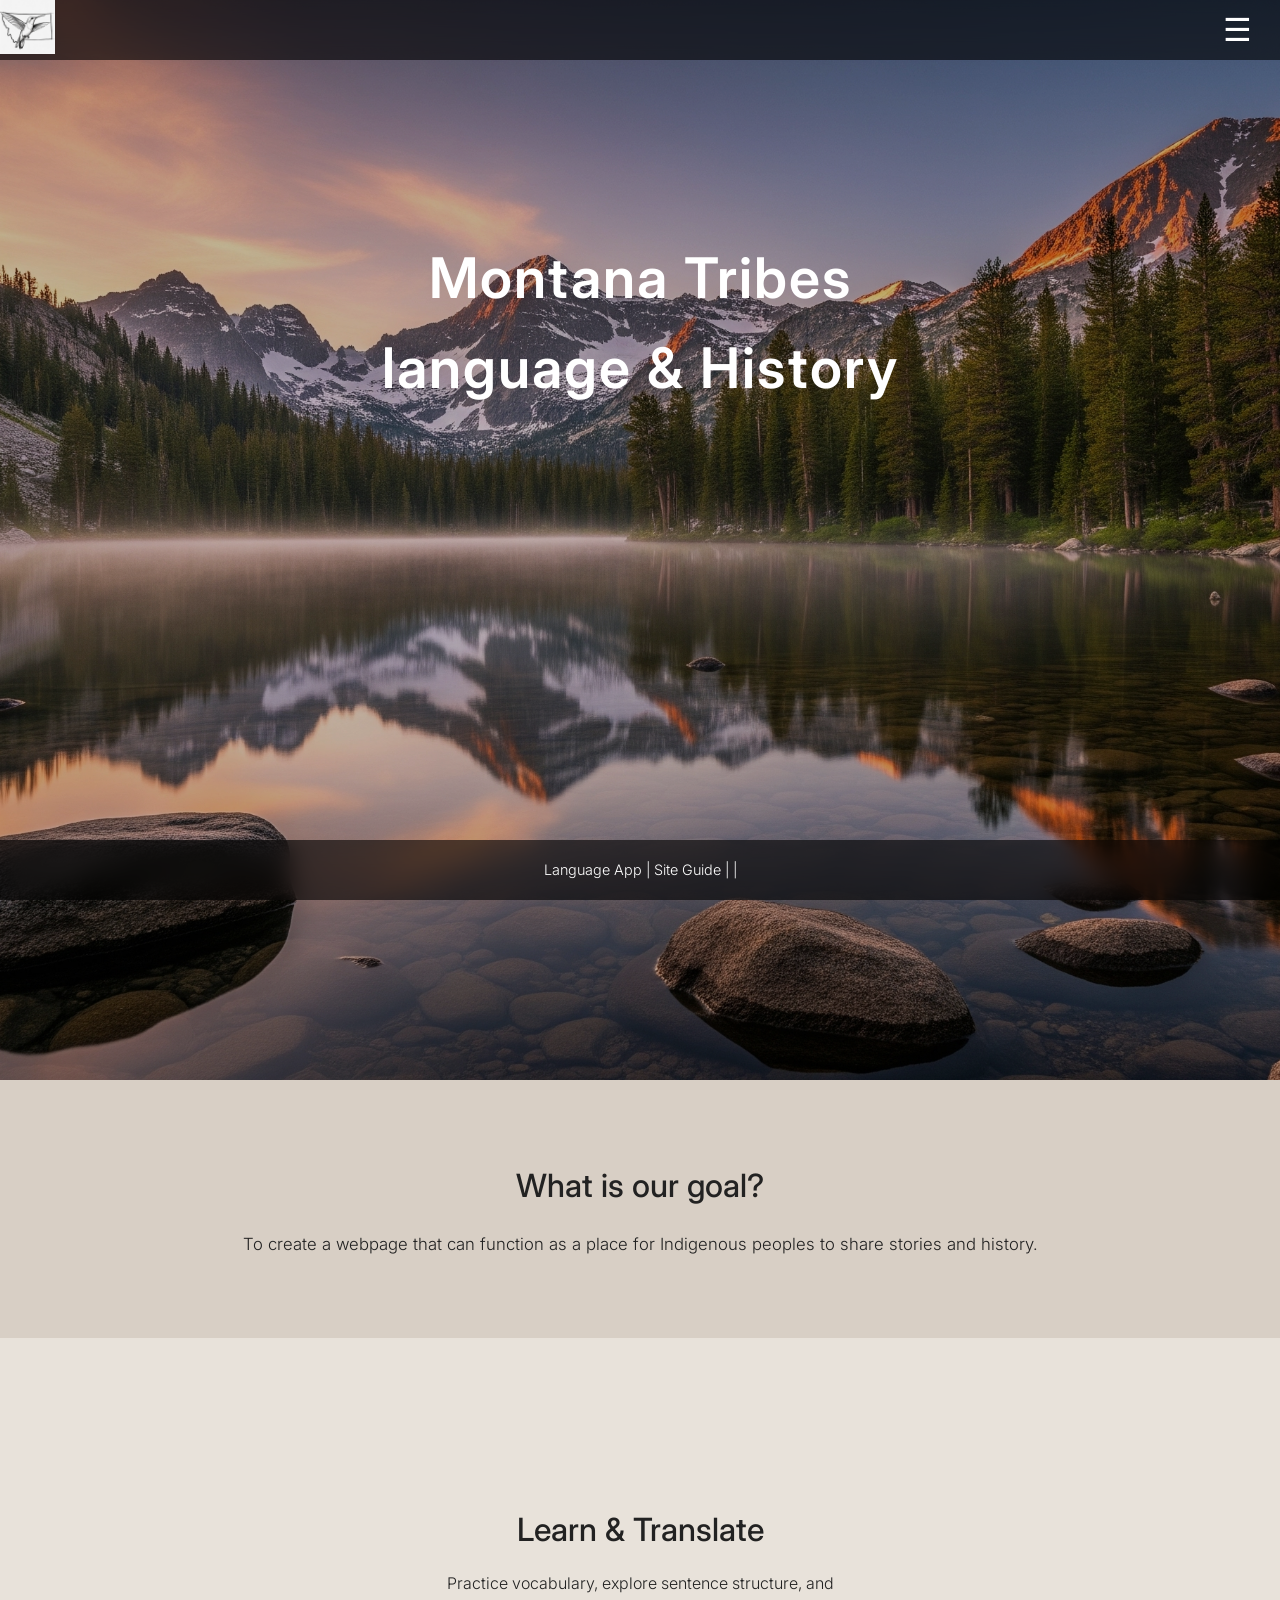
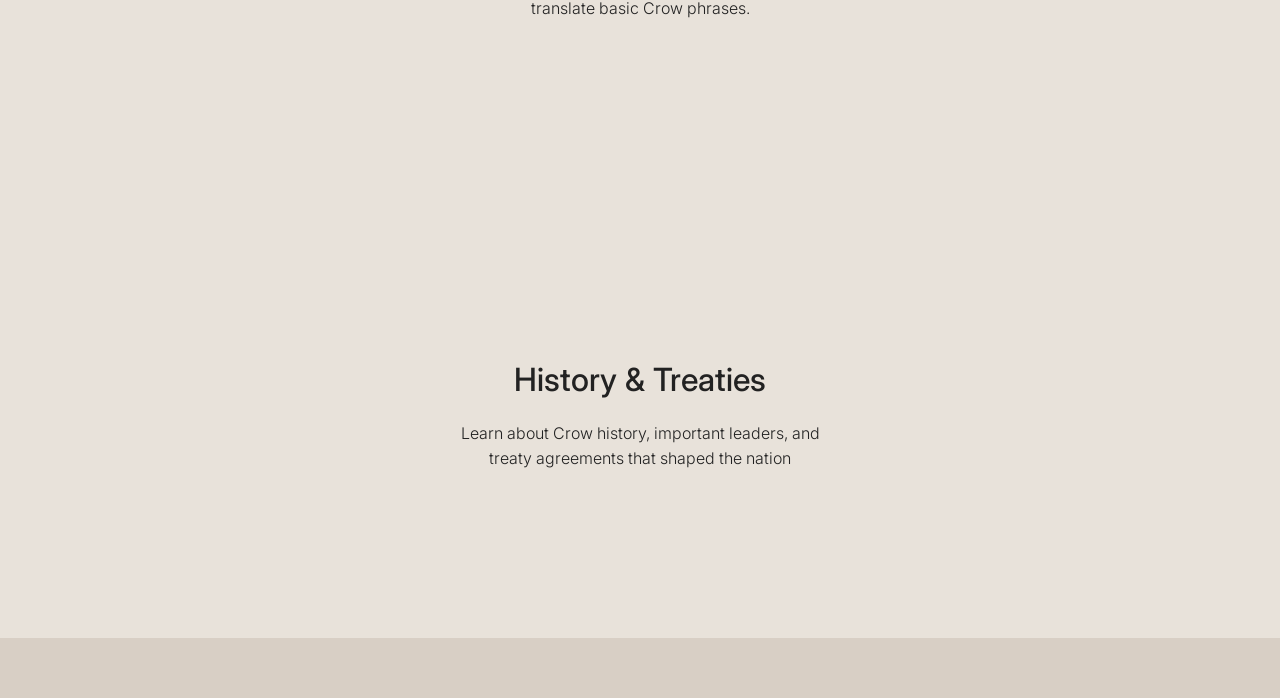
==== commit af431240: "fouind some bugs in the global.css file and made some adjustments to the header logo and navigation " ====
--- a/index.html
+++ b/index.html
@@ -15,7 +15,7 @@
   <body>
 <header>
   <a href="index.html">
-    <img src="images/hummingbird_logo.jpg" id="headerLogo" alt="Hummingbird Logo" style="height:55px; width:auto; object-fit:contain;">
+    <img src="images/hummingbird_logo.jpg" id="headerLogo" alt="Hummingbird Logo">
   </a>
   <ul id="Nav-Links">
     <li><a href="index.html">Home</a></li>
@@ -50,7 +50,7 @@
     <div class="row">
       <a class="text"  id="winter" href= "html/culture.html">
         <h1>History & Treaties</h1>
-        <p>Learn about Crow history, important leaders, and treaty agreements that shaped the nation.</p>
+        <p>Learn about Crow history, important leaders, and treaty agreements that shaped the nation</p>
       </a>
     </div>
 
--- a/css/global.css
+++ b/css/global.css
@@ -1,543 +1,110 @@
-/* Sticky footer for stories.html */
-.sticky-footer {
-  position: fixed;
-  left: 0;
-  bottom: 0;
-  width: 100%;
-  /* semi-transparent black frosted footer */
-  background: rgba(0,0,0,0.6);
-  backdrop-filter: blur(12px);
-  -webkit-backdrop-filter: blur(12px);
-  color: #fff;
-  border-top: none;
-  text-align: center;
-  padding: 10px 0;
-  z-index: 100;
-}
+/* reset */
+*{margin:0;padding:0;box-sizing:border-box}
+body{font-family:'Inter',sans-serif;background:#D8CFC5;color:#222;line-height:1.6;min-height:100vh;padding-bottom:60px}
+h1,h2,h3{font-weight:500;text-align:center}
+p{font-weight:300}
+a{text-decoration:none;color:inherit}
 
-body {
-  min-height: 100vh;
-  margin: 0;
-  padding-bottom: 60px; /* Height of the footer */
-  background-color: #D8CFC5; /* slightly deeper tan for warmth */
-}
+/* header */
+header{position:fixed;top:0;width:100%;height:60px;background:rgba(0,0,0,.6);
+  backdrop-filter:blur(12px);-webkit-backdrop-filter:blur(12px);
+  display:flex;align-items:center;justify-content:space-between;padding:0 20px;z-index:1000}
+#headerLogo{height:55px;width:auto;object-fit:contain;margin-left:-20px}
+#menu-toggle{background:none;border:none;color:#fff;font-size:32px;cursor:pointer;padding:8px;margin-left:auto}
 
-.side-crow-border {
-  position: fixed;
-  top: 0;
-  bottom: 60px; /* leave space for the sticky footer */
-  z-index: 1000;
-  /* use top & bottom rather than 100vh to respect footer height */
-  width: 2vw;          /* even slimmer pattern width */
-  overflow: hidden;    /* hide any excess image content */
-}
-.left-border {
-  left: 0;
-}
-.right-border {
-  right: 0;
-}
+/* nav */
+#Nav-Links{list-style:none;padding:0;display:none}
+#Nav-Links.open{display:block!important;position:absolute;top:60px;right:0;
+  background:#ddd;border-radius:16px;padding:10px 0;max-width:100vw;z-index:1001}
+#Nav-Links.open li{width:100%;padding:8px 0}
+#Nav-Links.open li a{display:block;width:100%;padding:16px 32px;font-size:1.1rem;color:#000}
+#Nav-Links.open li:hover{background:#fff}
+#Nav-Links.open li:hover a{color:#8C5E3C}
 
-/* make the nested image fill the container and crop if needed */
-.side-crow-border img {
-  display: block;
-  width: 100%;
-  height: 100%;
-  object-fit: cover;
-}
+/* footer */
+.sticky-footer{position:fixed;left:0;bottom:0;width:100%;height:60px;
+  background:rgba(0,0,0,.6);backdrop-filter:blur(12px);-webkit-backdrop-filter:blur(12px);
+  color:#fff;text-align:center;padding:10px 0;z-index:100}
+footer{background:#5B3A29;color:#fff;height:60px;display:flex;
+  justify-content:center;align-items:center;font-size:.9rem;margin-top:60px}
 
-/* mirror right-hand pattern so it reads correctly */
-.right-border img {
-  transform: scaleX(-1);
-}
+/* side borders */
+.side-crow-border{position:fixed;top:0;bottom:60px;z-index:1000;width:2vw;overflow:hidden}
+.left-border{left:0}
+.right-border{right:0}
+.side-crow-border img{display:block;width:100%;height:100%;object-fit:cover}
+.right-border img{transform:scaleX(-1)}
 
-@media (max-width: 900px) {
-  .side-crow-border {
-    display: none;
-  }
-}
+/* title */
+.titlecontainer{width:100%;height:120vh;position:relative}
+.titleimage{width:100%;height:100%;object-fit:cover;filter:brightness(75%)}
+.title{position:absolute;top:30%;left:50%;transform:translate(-50%,-50%);
+  font-size:3.5rem;color:#fff;font-weight:600;letter-spacing:2px;text-align:center}
 
-/* optional tighter constraint on very narrow screens */
-@media (max-width: 600px) {
-  .side-crow-border {
-    max-width: 20vw;
-  }
-}
-/* BASE STYLES */
+/* intro */
+.firstInfo{padding:80px 20px;max-width:900px;margin:auto;text-align:center}
+.firstInfo h1{margin-bottom:20px;font-size:2rem}
+.firstInfo p{font-size:1.05rem}
+.firstInfo.outlined{background:#fff;border:2px solid #8C5E3C;border-radius:10px;
+  padding:60px 40px;box-shadow:0 4px 8px rgba(0,0,0,.1)}
+.firstInfo.outlined h1{margin-bottom:30px}
+.firstInfo.outlined p{margin-top:20px}
+.firstInfo.learn-intro{background:#fff;border-left:6px solid #8C5E3C;border-radius:8px;
+  padding:60px 40px 30px;box-shadow:0 2px 10px rgba(0,0,0,.05);margin-bottom:0}
+.firstInfo.learn-intro h1{font-size:2.2rem;color:#8C5E3C}
+.firstInfo.learn-intro p{font-style:italic;color:#444}
 
-* {
-  margin: 0;
-  padding: 0;
-  box-sizing: border-box;
-}
+/* mission windows */
+.mission-windows{display:flex;flex-wrap:wrap;justify-content:center;
+  width:100vw;margin:-300px auto 40px;position:relative;z-index:10;padding:0 20px}
+.mission-window{position:relative;flex:1 1 400px;min-height:450px;
+  background:rgba(255,255,255,.95);border:1px solid #ccc;border-radius:8px;padding:40px}
+.mission-window textarea{width:100%;height:400px;border:none;resize:vertical;
+  font-family:inherit;font-size:1rem}
+.mission-window textarea:focus{outline:2px solid #8C5E3C}
+.image-window{padding:0}
+.image-window img{display:block;width:100%;height:100%;object-fit:cover;border-radius:8px}
+.quote-bubble{position:absolute;top:10px;left:50%;transform:translateX(-50%);
+  background:rgba(255,255,255,.3);color:#2a2a2a;padding:12px 20px;border-radius:18px;
+  font-size:1rem;font-style:italic;font-weight:500;line-height:1.4;max-width:70%;
+  text-align:center;box-shadow:0 4px 10px rgba(0,0,0,.15);border:1px solid rgba(0,0,0,.1);
+  backdrop-filter:blur(4px);z-index:20}
+.quote-bubble::after{content:'';position:absolute;bottom:-8px;left:50%;transform:translateX(-50%);
+  border-width:8px 8px 0;border-style:solid;border-color:rgba(255,255,255,.3) transparent transparent}
+.mission-windows .mission-window:nth-child(3) .quote-bubble{color:#fff}
 
-body {
-  font-family: 'Inter', sans-serif;
-  background-color: #D8CFC5;
-  color: #222;
-  line-height: 1.6;
-}
+/* rows */
+.row{display:flex;height:450px;width:100%}
+.img-div,.text{flex:1}
+.img-div img{width:100%;height:100%;object-fit:cover}
+.text{display:flex;flex-direction:column;justify-content:center;padding:40px;
+  background:#E8E2DA;transition:background .3s}
+.text:hover{background:#D8CFC5}
+.text h1{margin-bottom:15px}
+.text p{max-width:400px;margin:0 auto;text-align:center}
 
-h1, h2, h3 {
-  font-weight: 500;
-  text-align: center;
-}
+/* language */
+#information{padding:60px 20px}
+#question-boxes{max-width:1100px;margin:auto;display:flex;flex-wrap:wrap;gap:40px;justify-content:center}
+.question{width:45%;background:#fff;padding:25px;border-radius:6px;
+  box-shadow:0 4px 12px rgba(0,0,0,.05);text-align:center}
+.question h1{margin-bottom:10px;font-size:1.3rem}
+.question p{font-size:.95rem}
 
-p {
-  font-weight: 300;
-}
+/* contact */
+#contactboxes{display:flex;justify-content:center;gap:40px;padding:60px 20px;flex-wrap:wrap}
+#phone,#location,#email{width:300px;height:220px;background:#fff;border-radius:6px;
+  box-shadow:0 4px 12px rgba(0,0,0,.05);display:flex;flex-direction:column;
+  align-items:center;justify-content:center;gap:10px}
+#phone-img,#location-img,#email-img{width:45px;height:45px}
+#phone-img img,#location-img img,#email-img img{width:100%;height:100%}
 
-a {
-  text-decoration: none;
-  color: inherit;
-}
-
-/* HEADER & NAVIGATION */
-
-header {
-  position: fixed;
-  top: 0;
-  width: 100%;
-  /* slimmer menu bar */
-  height: 60px;
-  /* semi-transparent black frosted header */
-  background: rgba(0,0,0,0.6);
-  backdrop-filter: blur(12px);
-  -webkit-backdrop-filter: blur(12px);
-  display: flex;
-  align-items: center;
-  justify-content: space-between; /* logo left, toggle/nav right */
-  padding: 0 20px;
-  z-index: 1000;
-}
-
-#headerLogo {
-  height: 40px;
-  margin-left: -20px; /* moderate left shift */
-}
-
-#Nav-Links {
-  list-style: none;
-  display: none;               /* hidden until toggle clicked */
-  padding: 0;
-  /* layout when opened is controlled by .open rules */
-}
-#Nav-Links:not(.open) {
-  display: none; /* ensure it stays hidden when not open */
-}
-
-#Nav-Links li {
-  display: block;
-}
-
-#Nav-Links li a {
-  color: white;
-  padding: 20px 24px;
-  text-transform: uppercase;
-  font-size: 1rem;
-  transition: background 0.3s, color 0.3s;
-  border-bottom: 1px solid rgba(255,255,255,0.3);
-  letter-spacing: 1px;
-  display: block;
-  width: 100%;
-}
-
-#Nav-Links li:last-child a {
-  border-bottom: none;
-}
-
-#Nav-Links li a:hover,
-#Nav-Links li a:focus {
-  background-color: #fff;
-  color: #8C5E3C; /* brown text on white */
-}
-
-
-/* hamburger menu button for collapsed navigation */
-#menu-toggle {
-  background: none;
-  border: none;
-  color: white;
-  font-size: 28px;
-  cursor: pointer;
-  display: block; /* always visible */
-  margin-left: auto; /* push to right edge when shown */
-}
-/* no media query needed for toggle visibility */
-
-/* dropdown nav: hidden until hamburger clicked */
-/* base dropdown styles apply at all widths */
-#Nav-Links {
-  list-style: none;
-  padding: 0;
-}
-#Nav-Links.open {
-  display: block !important;
-  position: absolute;
-  top: 60px;
-  right: 0;                    /* flush with right edge */
-  /* solid light grey for readability */
-  background: #ddd;
-  color: #000;
-  border: none;
-  border-radius: 16px;
-  padding: 10px 0;
-  width: auto;                 /* fit width to contents */
-  max-width: 100vw;            /* never go off screen */
-  z-index: 1001;               /* sit above other content */
-}
-/* each list item gets vertical padding so hover covers entire box */
-#Nav-Links.open li {
-  width: 100%;
-  padding: 8px 0;
-}
-#Nav-Links.open li a {
-  display: block;
-  width: 100%;
-  padding: 0 24px; /* horizontal padding only */
-  color: #000;
-}
-#Nav-Links.open li:hover {
-  background-color: #fff;
-}
-#Nav-Links.open li:hover a {
-  color: #8C5E3C; /* brown text on hover */
-}
-/* collapsed navigation initial state on narrow screens */
-@media (max-width: 900px) {
-  #Nav-Links {
-    display: none;
-    flex-direction: column; /* vertical on mobile */
-  }
-}
-
-/* we no longer hide the menu or toggle button based on width; hamburger is always visible */
-@media (max-width: 900px) {
-  /* preserve column layout at narrow widths */
-  #Nav-Links { flex-direction: column; }
-}
-
-/* TITLES */
-
-.titlecontainer {
-  width: 100%;
-  height: 120vh; /* extend image further down so it meets the mission windows */
-  position: relative;
-  /* lift the image up so it sits behind the header */
-  margin-top: 0;
-}
-
-.titleimage {
-  width: 100%;
-  height: 100%;
-  object-fit: cover;
-  filter: brightness(75%);
-}
-
-.title {
-  position: absolute;
-  top: 30%; /* raised above lower half of image */
-  left: 50%;
-  transform: translate(-50%, -50%);
-  font-size: 3.5rem;
-  color: white;
-  font-weight: 600;
-  letter-spacing: 2px;
-  text-align: center;
-}
-
-/* INTRO */
-
-.firstInfo {
-  padding: 80px 20px;
-  max-width: 900px;
-  margin: auto;
-  text-align: center;
-}
-
-/* special outlined box used on stories page */
-.firstInfo.outlined {
-  background: #fff;
-  border: 2px solid #8C5E3C;
-  border-radius: 10px;
-  padding: 60px 40px;
-  box-shadow: 0 4px 8px rgba(0,0,0,0.1);
-}
-
-/* extra spacing inside the outlined upload card */
-.firstInfo.outlined h1 {
-  margin-bottom: 30px; /* extra gap below heading */
-}
-.firstInfo.outlined p {
-  margin-top: 20px; /* additional space above paragraph */
-}
-
-.firstInfo h1 {
-  margin-bottom: 20px;
-  font-size: 2rem;
-}
-
-.firstInfo p {
-  font-size: 1.05rem;
-  text-align: center;
-}
-
-/* special styling for intro sections on learn page */
-.firstInfo.learn-intro {
-  background: #fff;
-  border-left: 6px solid #8C5E3C;
-  border-radius: 8px;
-  padding: 60px 40px 30px; /* reduced bottom padding for tighter flow */
-  box-shadow: 0 2px 10px rgba(0,0,0,0.05);
-  margin-bottom: 0; /* eliminate extra gap below intro */
-}
-
-/* mission statement windows */
-.mission-windows {
-  display: flex;
-  flex-wrap: wrap;
-  justify-content: center; /* center the group */
-  gap: 0;                  /* remove space between windows */
-  width: 100vw;          /* full viewport width */
-  max-width: none;
-  margin: -300px auto 40px; /* raise further to account for taller image */
-  position: relative;
-  z-index: 10;          /* sit above background image */
-  padding: 0 20px;       /* slight horizontal padding */
-}
-.mission-window {
-  position: relative;    /* enable absolute children like quote-bubble */
-  flex: 1 1 400px;       /* larger basis */
-  min-height: 450px;     /* increased height to meet image */
-  background: rgba(255,255,255,0.95);
-  border: 1px solid #ccc;
-  border-radius: 8px;
-  padding: 40px;
-}
-.mission-window textarea {
-  width: 100%;
-  height: 400px;        /* increase textarea height */
-  border: none;
-  resize: vertical;
-  font-family: inherit;
-  font-size: 1rem;
-}
-.mission-window textarea:focus {
-  outline: 2px solid #8C5E3C;
-}
-
-/* image window styling */
-.image-window {
-  padding: 0; /* remove padding to let image fill */
-}
-.image-window img {
-  display: block;
-  width: 100%;
-  height: 100%;
-  object-fit: cover;
-  border-radius: 8px;
-}
-
-/* quote bubble overlay on each window */
-.quote-bubble {
-  position: absolute;
-  top: 10px;
-  left: 50%;
-  transform: translateX(-50%);
-  background: rgba(255,255,255,0.3);
-  color: #2a2a2a;
-  padding: 12px 20px;
-  border-radius: 18px;
-  font-size: 1rem;
-  font-style: italic;
-  font-weight: 500;
-  line-height: 1.4;
-  max-width: 70%;
-  text-align: center;
-  box-shadow: 0 4px 10px rgba(0,0,0,0.15);
-  border: 1px solid rgba(0,0,0,0.1);
-  backdrop-filter: blur(4px);
-  z-index: 20;
-}
-
-/* little pointer triangle under bubble */
-.quote-bubble::after {
-  content: '';
-  position: absolute;
-  bottom: -8px;
-  left: 50%;
-  transform: translateX(-50%);
-  border-width: 8px 8px 0 8px;
-  border-style: solid;
-  border-color: rgba(255,255,255,0.3) transparent transparent transparent;
-}
-
-/* only the third window’s text should be white */
-.mission-windows .mission-window:nth-child(3) .quote-bubble {
-  color: #fff;
-}
-
-.firstInfo.learn-intro h1 {
-  font-size: 2.2rem;
-  color: #8C5E3C;
-}
-
-.firstInfo.learn-intro p {
-  font-style: italic;
-  color: #444;
-}
-
-/* IMAGE & TEXT */
-
-.row {
-  display: flex;
-  height: 450px;
-  width: 100%;
-}
-
-.img-div,
-.text {
-  flex: 1;
-}
-
-.img-div img {
-  width: 100%;
-  height: 100%;
-  object-fit: cover;
-}
-
-.text {
-  display: flex;
-  flex-direction: column;
-  justify-content: center;
-  padding: 40px;
-  background-color: #E8E2DA;
-  transition: background 0.3s ease;
-}
-
-.text:hover {
-  background-color: #D8CFC5;
-}
-
-.text h1 {
-  margin-bottom: 15px;
-}
-
-.text p {
-  max-width: 400px;
-  margin: 0 auto;
-  text-align: center;
-}
-
-/* LANGUAGE */
-
-#information {
-  padding: 60px 20px;
-}
-
-#question-boxes {
-  max-width: 1100px;
-  margin: auto;
-  display: flex;
-  flex-wrap: wrap;
-  gap: 40px;
-  justify-content: center;
-}
-
-.question {
-  width: 45%;
-  background-color: #FFFFFF;
-  padding: 25px;
-  border-radius: 6px;
-  box-shadow: 0 4px 12px rgba(0,0,0,0.05);
-  text-align: center;
-}
-
-.question h1 {
-  margin-bottom: 10px;
-  font-size: 1.3rem;
-}
-
-.question p {
-  font-size: 0.95rem;
-}
-
-/* CONTACT */
-
-#contactboxes {
-  display: flex;
-  justify-content: center;
-  gap: 40px;
-  padding: 60px 20px;
-  flex-wrap: wrap;
-}
-
-#phone, #location, #email {
-  width: 300px;
-  height: 220px;
-  background-color: white;
-  border-radius: 6px;
-  box-shadow: 0 4px 12px rgba(0,0,0,0.05);
-  display: flex;
-  flex-direction: column;
-  align-items: center;
-  justify-content: center;
-  gap: 10px;
-}
-
-#phone-img, #location-img, #email-img {
-  width: 45px;
-  height: 45px;
-}
-
-#phone-img img,
-#location-img img,
-#email-img img {
-  width: 100%;
-  height: 100%;
-}
-
-/* FOOTER */
-
-footer {
-  background-color: #5B3A29;
-  color: white;
-  height: 60px;
-  display: flex;
-  justify-content: center;
-  align-items: center;
-  font-size: 0.9rem;
-  margin-top: 60px;
-}
-
-/* RESPONSE */
-
-@media (max-width: 900px) {
-
-  .row {
-    flex-direction: column;
-    height: auto;
-  }
-
-  .question {
-    width: 90%;
-  }
-
-  header {
-    padding: 0 20px;
-  }
-
-  #Nav-Links li a {
-    padding: 30px 10px;
-    font-size: 0.8rem;
-  }
-
-  .title {
-    font-size: 2.2rem;
-  }
-
-  /* ensure overlay title stays lifted above image middle */
-  .title.overlay-title {
-    top: 30% !important;
-  }
+/* responsive */
+@media(max-width:900px){
+  .side-crow-border{display:none}
+  .row{flex-direction:column;height:auto}
+  .question{width:90%}
+  #Nav-Links li a{padding:30px 10px;font-size:.8rem}
+  .title{font-size:2.2rem}
+  .title.overlay-title{top:30%!important}
 }
